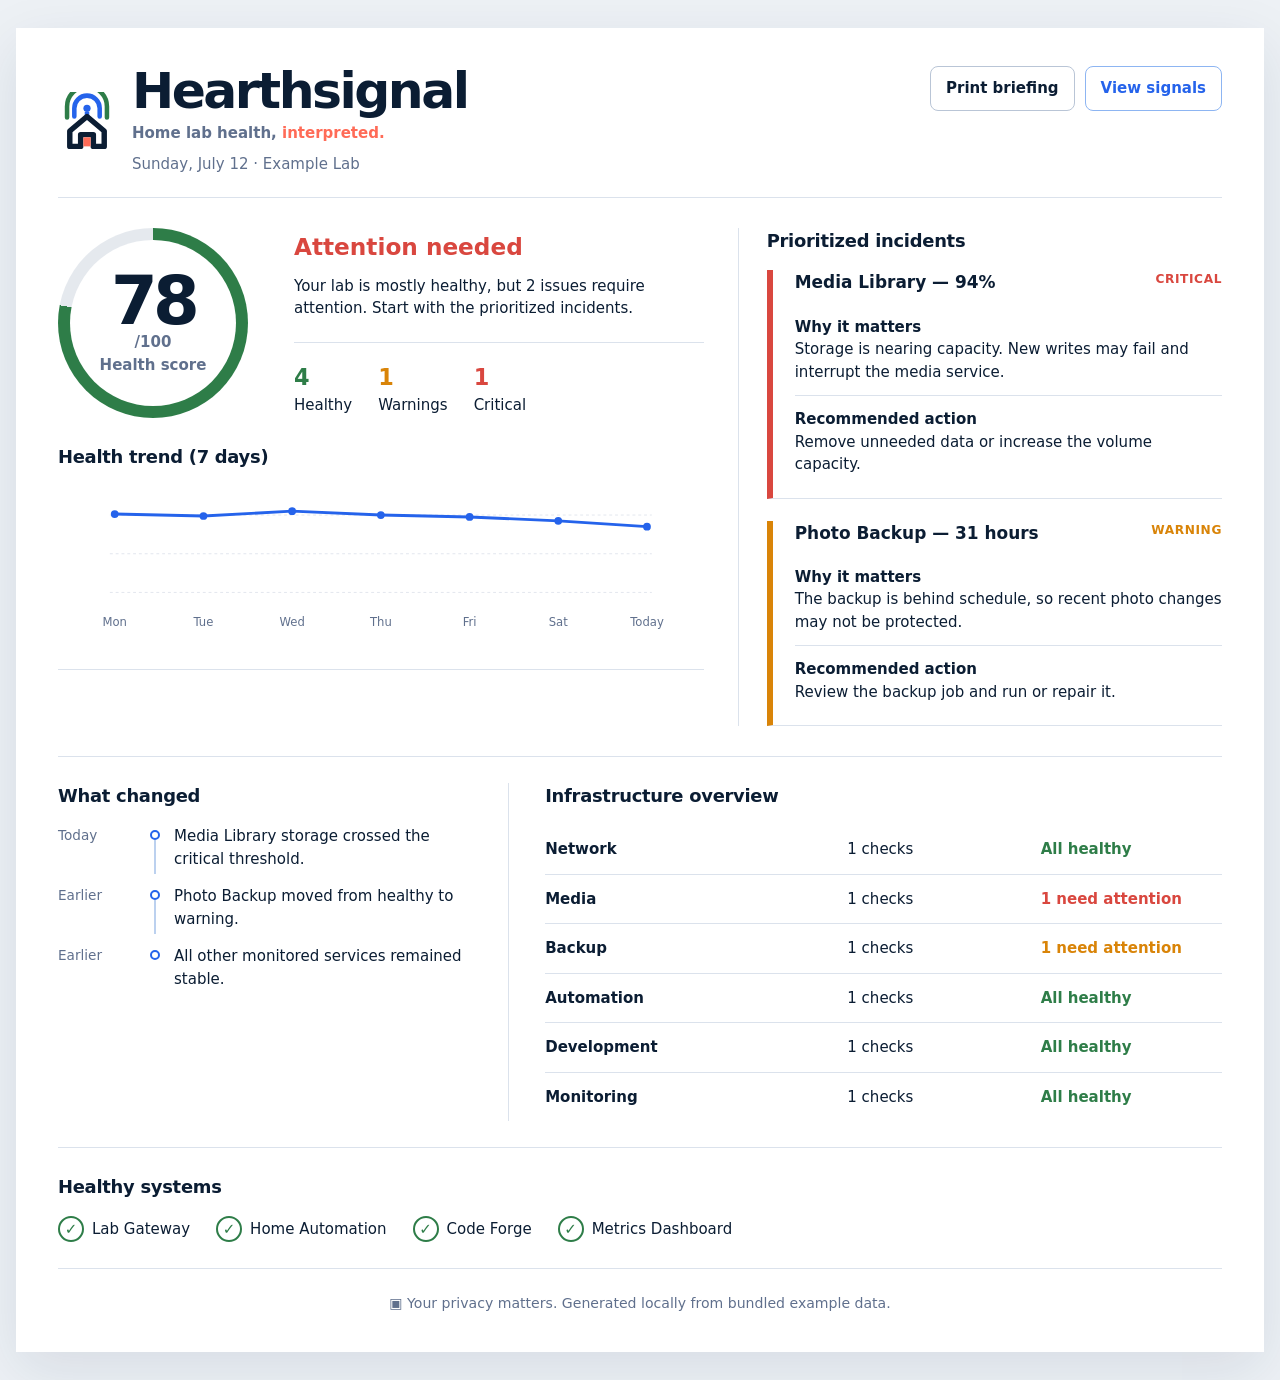
==== reports/example-digest.html @ 7e7e98b0 "Release Hearthsignal" ====
<!doctype html>
<html lang="en">
<head>
  <meta charset="utf-8"><meta name="viewport" content="width=device-width,initial-scale=1">
  <title>Hearthsignal</title>
  <style>
    :root{--ink:#0b1d33;--muted:#60708d;--line:#dbe2ec;--blue:#2563eb;--brand:#ff6b57;--ok:#2e7d48;--warn:#d98408;--bad:#d9473f;--soft:#f5f7fa;--white:#fff}*{box-sizing:border-box}
    body{margin:0;background:#edf1f5;color:var(--ink);font:15px/1.5 Inter,ui-sans-serif,system-ui,-apple-system,"Segoe UI",sans-serif}.report{width:min(1320px,calc(100% - 32px));margin:28px auto;background:var(--white);box-shadow:0 18px 55px rgba(24,43,77,.1);padding:38px 42px}
    h1,h2,h3,p{margin-top:0}h1{font-size:clamp(2rem,4vw,3.15rem);letter-spacing:-.05em;line-height:1;margin:0}.brand-lockup{display:flex;align-items:center;gap:16px}.brand-mark{width:58px;height:58px;flex:none}.tagline{color:var(--muted);margin:6px 0 8px;font-weight:600}.tagline em{color:var(--brand);font-style:normal}h2{font-size:1.12rem;letter-spacing:-.015em}h3{font-size:1.06rem;margin-bottom:8px}.muted{color:var(--muted)}
    header{display:flex;justify-content:space-between;gap:24px;align-items:start;border-bottom:1px solid var(--line);padding-bottom:22px}.actions{display:flex;gap:10px}.button{border:1px solid #b9c5d6;background:white;color:var(--ink);padding:10px 15px;border-radius:8px;font:inherit;font-weight:650;cursor:pointer}.button.primary{border-color:#8db5f2;color:var(--blue)}
    .hero{display:grid;grid-template-columns:1.2fr .9fr;gap:34px;padding:30px 0;border-bottom:1px solid var(--line)}.overview{display:grid;grid-template-columns:210px 1fr;gap:26px;align-items:center}.score{--score:82;width:190px;aspect-ratio:1;border-radius:50%;display:grid;place-content:center;text-align:center;background:conic-gradient(var(--ok) calc(var(--score)*1%),#e5e9ee 0);position:relative}.score:before{content:"";position:absolute;inset:12px;border-radius:50%;background:white}.score>*{position:relative}.score strong{font-size:4.2rem;letter-spacing:-.07em;line-height:.9}.score span{font-weight:700;color:var(--muted)}.headline{font-size:1.45rem;font-weight:750;color:var(--bad);margin-bottom:10px}.statline{display:flex;gap:26px;margin-top:22px;padding-top:18px;border-top:1px solid var(--line)}.stat strong{font-size:1.4rem;display:block}.stat.ok strong{color:var(--ok)}.stat.warning strong{color:var(--warn)}.stat.critical strong{color:var(--bad)}
    .incidents{border-left:1px solid var(--line);padding-left:28px}.incident{position:relative;padding:0 0 22px 22px;margin:0 0 22px;border-left:6px solid var(--warn);border-bottom:1px solid var(--line)}.incident:last-child{margin-bottom:0}.incident.critical{border-left-color:var(--bad)}.incident-head{display:flex;justify-content:space-between;gap:12px}.severity{font-size:.76rem;text-transform:uppercase;letter-spacing:.05em;font-weight:800;color:var(--warn)}.critical .severity{color:var(--bad)}.why,.next{margin:12px 0 0}.why strong,.next strong{display:block}.next{padding-top:12px;border-top:1px solid var(--line)}
    .section{padding:26px 0;border-bottom:1px solid var(--line)}.trend svg{width:100%;height:150px;overflow:visible}.trend-grid{stroke:#e2e7ee;stroke-dasharray:3}.trend-line{fill:none;stroke:var(--blue);stroke-width:3}.trend-dot{fill:var(--blue)}.trend-label{fill:var(--muted);font-size:12px}.lower{display:grid;grid-template-columns:.8fr 1.2fr;gap:36px}.timeline{border-right:1px solid var(--line);padding-right:32px}.timeline-item{display:grid;grid-template-columns:82px 14px 1fr;gap:10px;margin:15px 0}.timeline-item i{width:10px;height:10px;border:2px solid var(--blue);border-radius:50%;margin-top:5px;position:relative}.timeline-item i:after{content:"";position:absolute;width:2px;height:34px;background:#bcd1ef;left:2px;top:8px}.timeline-item:last-child i:after{display:none}.timeline-item time{color:var(--muted);font-size:.85rem}.timeline-item p{margin:0}.category-row{display:grid;grid-template-columns:1.2fr .75fr .75fr;gap:12px;padding:13px 0;border-bottom:1px solid var(--line);align-items:center}.category-row:last-child{border:0}.status-ok{color:var(--ok);font-weight:750}.status-warning{color:var(--warn);font-weight:750}.status-critical{color:var(--bad);font-weight:750}
    .healthy-list{display:flex;gap:10px 26px;flex-wrap:wrap}.healthy-item{white-space:nowrap}.healthy-item:before{content:"✓";display:inline-grid;place-content:center;width:22px;height:22px;border:2px solid var(--ok);color:var(--ok);border-radius:50%;font-weight:900;margin-right:8px}footer{text-align:center;color:var(--muted);padding-top:24px;font-size:.88rem}
    @media(max-width:900px){.report{padding:26px}.hero,.lower{grid-template-columns:1fr}.incidents,.timeline{border-left:0;border-right:0;padding-left:0;padding-right:0}.overview{grid-template-columns:160px 1fr}.score{width:150px}.score strong{font-size:3rem}}
    @media(max-width:600px){body{background:white}.report{width:100%;margin:0;box-shadow:none;padding:20px}header{display:block}.actions{margin-top:18px}.hero{padding-top:22px}.overview{grid-template-columns:1fr}.score{margin:auto}.statline{gap:14px;justify-content:space-between}.category-row{grid-template-columns:1fr auto}.category-row span:nth-child(2){display:none}.incident-head{display:block}.lower{gap:0}}
    @media print{body{background:white}.report{box-shadow:none;margin:0;width:100%;padding:16px}.actions{display:none}}
  </style>
</head>
<body><main class="report">
  <header><div class="brand-lockup"><svg class="brand-mark" viewBox="0 0 64 64" role="img" aria-label="Hearthsignal"><path d="M10 28V16a22 22 0 0 1 44 0v12" fill="none" stroke="#2E7D48" stroke-width="5" stroke-linecap="round"/><path d="M18 27V18a14 14 0 0 1 28 0v9" fill="none" stroke="#2563EB" stroke-width="5" stroke-linecap="round"/><circle cx="32" cy="18" r="4" fill="#2563EB"/><path d="M32 22v9" stroke="#2563EB" stroke-width="5"/><path d="M13 43 32 27l19 16v17H39V47H25v13H13Z" fill="none" stroke="#0B1D33" stroke-width="6" stroke-linejoin="round"/><path d="M28 50h8v10h-8z" fill="#FF6B57"/></svg><div><h1>Hearthsignal</h1><div class="tagline">Home lab health, <em>interpreted.</em></div><div class="muted">Sunday, July 12 · Example Lab</div></div></div><div class="actions"><button class="button" data-print>Print briefing</button><button class="button primary" data-details>View signals</button></div></header>
  <section class="hero"><div><div class="overview"><div class="score" style="--score:78"><strong>78</strong><span>/100<br>Health score</span></div><div><div class="headline">Attention needed</div><p>Your lab is mostly healthy, but 2 issues require attention. Start with the prioritized incidents.</p><div class="statline"><div class="stat ok"><strong>4</strong>Healthy</div><div class="stat warning"><strong>1</strong>Warnings</div><div class="stat critical"><strong>1</strong>Critical</div></div></div></div><div class="section trend"><h2>Health trend (7 days)</h2><svg viewBox="0 0 600 155" role="img" aria-label="Health score trend"><line class="trend-grid" x1="20" y1="30" x2="580" y2="30"/><line class="trend-grid" x1="20" y1="70" x2="580" y2="70"/><line class="trend-grid" x1="20" y1="110" x2="580" y2="110"/><polyline class="trend-line" points="25.0,29.0 116.7,31.0 208.3,26.0 300.0,30.0 391.7,32.0 483.3,36.0 575.0,42.0"/><text class="trend-label" x="25.0" y="145" text-anchor="middle">Mon</text><circle class="trend-dot" cx="25.0" cy="29.0" r="4"><title>91/100</title></circle><text class="trend-label" x="116.7" y="145" text-anchor="middle">Tue</text><circle class="trend-dot" cx="116.7" cy="31.0" r="4"><title>89/100</title></circle><text class="trend-label" x="208.3" y="145" text-anchor="middle">Wed</text><circle class="trend-dot" cx="208.3" cy="26.0" r="4"><title>94/100</title></circle><text class="trend-label" x="300.0" y="145" text-anchor="middle">Thu</text><circle class="trend-dot" cx="300.0" cy="30.0" r="4"><title>90/100</title></circle><text class="trend-label" x="391.7" y="145" text-anchor="middle">Fri</text><circle class="trend-dot" cx="391.7" cy="32.0" r="4"><title>88/100</title></circle><text class="trend-label" x="483.3" y="145" text-anchor="middle">Sat</text><circle class="trend-dot" cx="483.3" cy="36.0" r="4"><title>84/100</title></circle><text class="trend-label" x="575.0" y="145" text-anchor="middle">Today</text><circle class="trend-dot" cx="575.0" cy="42.0" r="4"><title>78/100</title></circle></svg></div></div><aside class="incidents"><h2>Prioritized incidents</h2><article class="incident critical"><div class="incident-head"><h3>Media Library — 94%</h3><span class="severity">critical</span></div><p class="why"><strong>Why it matters</strong>Storage is nearing capacity. New writes may fail and interrupt the media service.</p><p class="next"><strong>Recommended action</strong>Remove unneeded data or increase the volume capacity.</p></article><article class="incident warning"><div class="incident-head"><h3>Photo Backup — 31 hours</h3><span class="severity">warning</span></div><p class="why"><strong>Why it matters</strong>The backup is behind schedule, so recent photo changes may not be protected.</p><p class="next"><strong>Recommended action</strong>Review the backup job and run or repair it.</p></article></aside></section>
  <section class="section lower"><div class="timeline"><h2>What changed</h2><div class="timeline-item"><time>Today</time><i></i><p>Media Library storage crossed the critical threshold.</p></div><div class="timeline-item"><time>Earlier</time><i></i><p>Photo Backup moved from healthy to warning.</p></div><div class="timeline-item"><time>Earlier</time><i></i><p>All other monitored services remained stable.</p></div></div><div><h2>Infrastructure overview</h2><div class="category-row"><strong>Network</strong><span>1 checks</span><span class="status-ok">All healthy</span></div><div class="category-row"><strong>Media</strong><span>1 checks</span><span class="status-critical">1 need attention</span></div><div class="category-row"><strong>Backup</strong><span>1 checks</span><span class="status-warning">1 need attention</span></div><div class="category-row"><strong>Automation</strong><span>1 checks</span><span class="status-ok">All healthy</span></div><div class="category-row"><strong>Development</strong><span>1 checks</span><span class="status-ok">All healthy</span></div><div class="category-row"><strong>Monitoring</strong><span>1 checks</span><span class="status-ok">All healthy</span></div></div></section>
  <section class="section"><h2>Healthy systems</h2><div class="healthy-list"><span class="healthy-item">Lab Gateway</span><span class="healthy-item">Home Automation</span><span class="healthy-item">Code Forge</span><span class="healthy-item">Metrics Dashboard</span></div></section>
  <footer>▣ Your privacy matters. Generated locally from bundled example data.</footer>
</main><script>document.querySelector('[data-print]')?.addEventListener('click',()=>window.print());document.querySelector('[data-details]')?.addEventListener('click',()=>document.querySelector('.incidents')?.scrollIntoView({behavior:'smooth'}));</script></body></html>
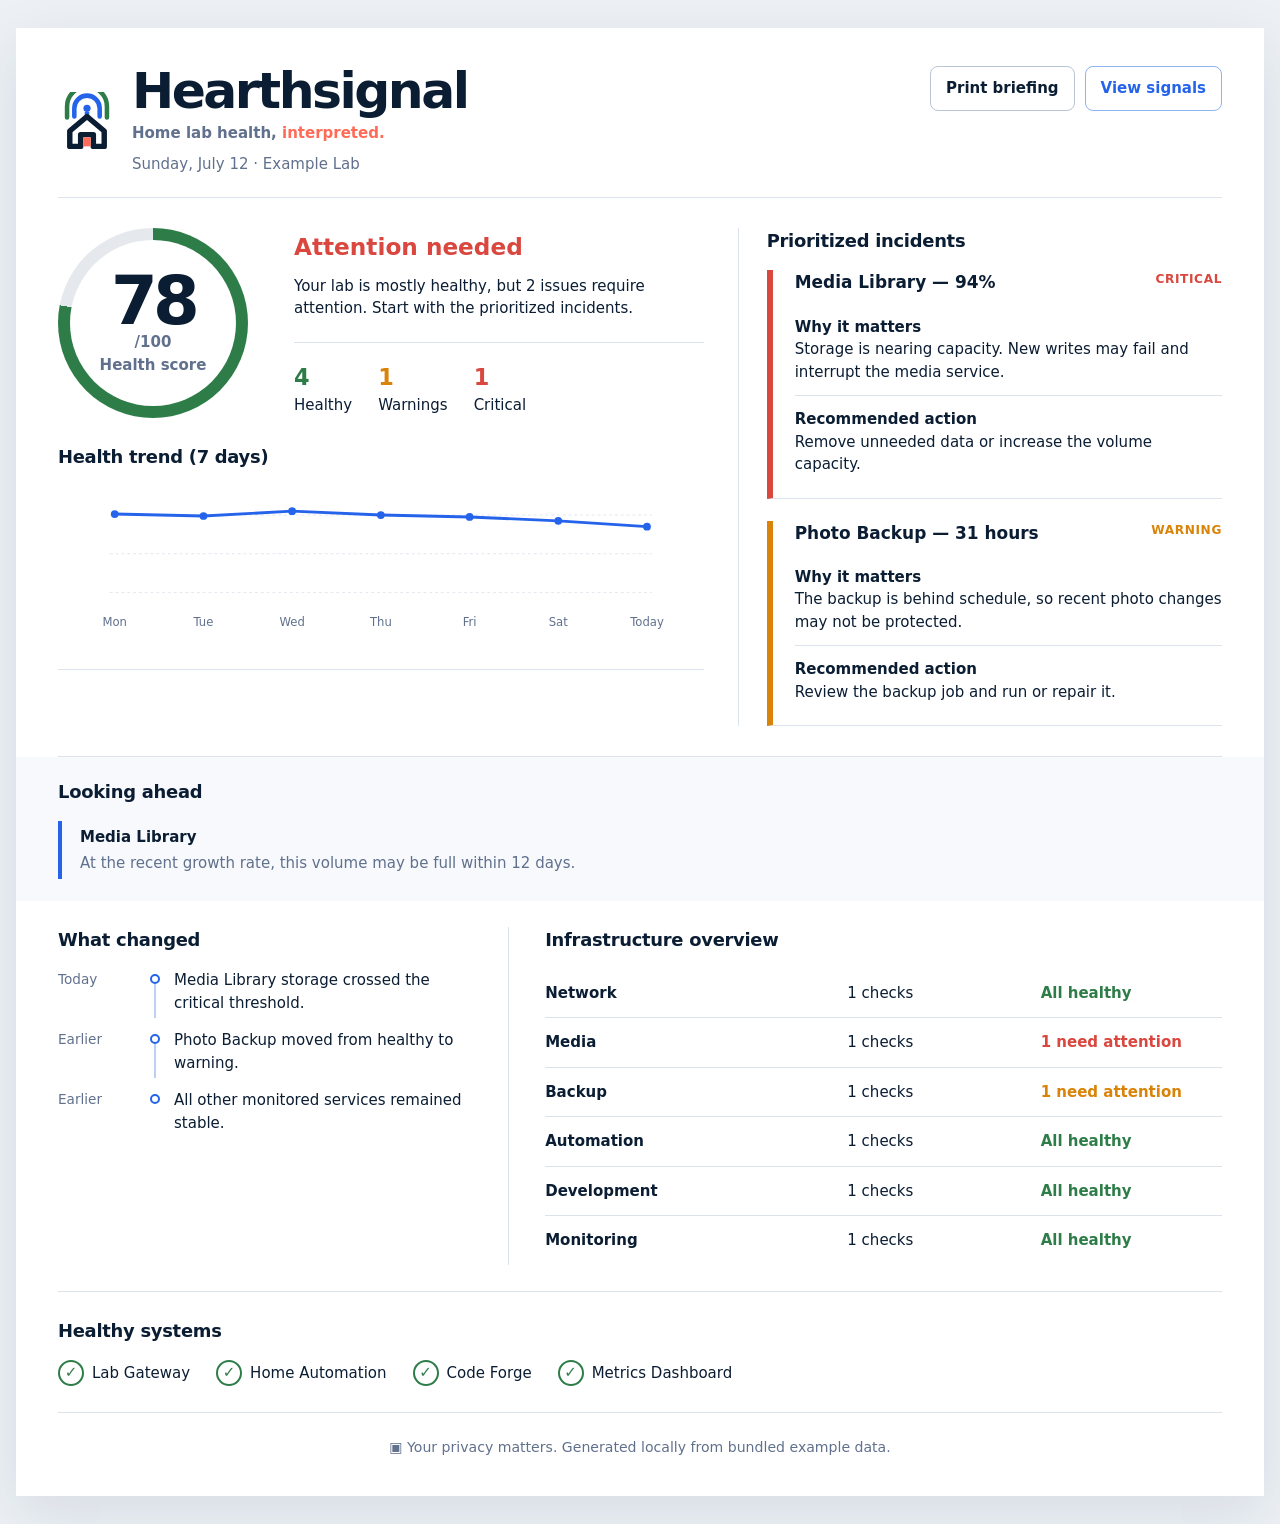
==== commit 2ea6fea3: "Add forecasting and delivery insights" ====
--- a/reports/example-digest.html
+++ b/reports/example-digest.html
@@ -12,7 +12,8 @@
     .incidents{border-left:1px solid var(--line);padding-left:28px}.incident{position:relative;padding:0 0 22px 22px;margin:0 0 22px;border-left:6px solid var(--warn);border-bottom:1px solid var(--line)}.incident:last-child{margin-bottom:0}.incident.critical{border-left-color:var(--bad)}.incident-head{display:flex;justify-content:space-between;gap:12px}.severity{font-size:.76rem;text-transform:uppercase;letter-spacing:.05em;font-weight:800;color:var(--warn)}.critical .severity{color:var(--bad)}.why,.next{margin:12px 0 0}.why strong,.next strong{display:block}.next{padding-top:12px;border-top:1px solid var(--line)}
     .section{padding:26px 0;border-bottom:1px solid var(--line)}.trend svg{width:100%;height:150px;overflow:visible}.trend-grid{stroke:#e2e7ee;stroke-dasharray:3}.trend-line{fill:none;stroke:var(--blue);stroke-width:3}.trend-dot{fill:var(--blue)}.trend-label{fill:var(--muted);font-size:12px}.lower{display:grid;grid-template-columns:.8fr 1.2fr;gap:36px}.timeline{border-right:1px solid var(--line);padding-right:32px}.timeline-item{display:grid;grid-template-columns:82px 14px 1fr;gap:10px;margin:15px 0}.timeline-item i{width:10px;height:10px;border:2px solid var(--blue);border-radius:50%;margin-top:5px;position:relative}.timeline-item i:after{content:"";position:absolute;width:2px;height:34px;background:#bcd1ef;left:2px;top:8px}.timeline-item:last-child i:after{display:none}.timeline-item time{color:var(--muted);font-size:.85rem}.timeline-item p{margin:0}.category-row{display:grid;grid-template-columns:1.2fr .75fr .75fr;gap:12px;padding:13px 0;border-bottom:1px solid var(--line);align-items:center}.category-row:last-child{border:0}.status-ok{color:var(--ok);font-weight:750}.status-warning{color:var(--warn);font-weight:750}.status-critical{color:var(--bad);font-weight:750}
     .healthy-list{display:flex;gap:10px 26px;flex-wrap:wrap}.healthy-item{white-space:nowrap}.healthy-item:before{content:"✓";display:inline-grid;place-content:center;width:22px;height:22px;border:2px solid var(--ok);color:var(--ok);border-radius:50%;font-weight:900;margin-right:8px}footer{text-align:center;color:var(--muted);padding-top:24px;font-size:.88rem}
-    @media(max-width:900px){.report{padding:26px}.hero,.lower{grid-template-columns:1fr}.incidents,.timeline{border-left:0;border-right:0;padding-left:0;padding-right:0}.overview{grid-template-columns:160px 1fr}.score{width:150px}.score strong{font-size:3rem}}
+    .forecast-band{background:#f7f9fc;margin:0 -42px;padding:22px 42px}.forecast-list{display:flex;gap:18px;flex-wrap:wrap}.forecast-item{display:grid;gap:3px;border-left:4px solid var(--blue);padding:5px 18px;min-width:280px;flex:1}.forecast-item span{color:var(--muted)}
+    @media(max-width:900px){.report{padding:26px}.hero,.lower{grid-template-columns:1fr}.incidents,.timeline{border-left:0;border-right:0;padding-left:0;padding-right:0}.overview{grid-template-columns:160px 1fr}.score{width:150px}.score strong{font-size:3rem}.forecast-band{margin:0 -26px;padding:22px 26px}}
     @media(max-width:600px){body{background:white}.report{width:100%;margin:0;box-shadow:none;padding:20px}header{display:block}.actions{margin-top:18px}.hero{padding-top:22px}.overview{grid-template-columns:1fr}.score{margin:auto}.statline{gap:14px;justify-content:space-between}.category-row{grid-template-columns:1fr auto}.category-row span:nth-child(2){display:none}.incident-head{display:block}.lower{gap:0}}
     @media print{body{background:white}.report{box-shadow:none;margin:0;width:100%;padding:16px}.actions{display:none}}
   </style>
@@ -20,6 +21,7 @@
 <body><main class="report">
   <header><div class="brand-lockup"><svg class="brand-mark" viewBox="0 0 64 64" role="img" aria-label="Hearthsignal"><path d="M10 28V16a22 22 0 0 1 44 0v12" fill="none" stroke="#2E7D48" stroke-width="5" stroke-linecap="round"/><path d="M18 27V18a14 14 0 0 1 28 0v9" fill="none" stroke="#2563EB" stroke-width="5" stroke-linecap="round"/><circle cx="32" cy="18" r="4" fill="#2563EB"/><path d="M32 22v9" stroke="#2563EB" stroke-width="5"/><path d="M13 43 32 27l19 16v17H39V47H25v13H13Z" fill="none" stroke="#0B1D33" stroke-width="6" stroke-linejoin="round"/><path d="M28 50h8v10h-8z" fill="#FF6B57"/></svg><div><h1>Hearthsignal</h1><div class="tagline">Home lab health, <em>interpreted.</em></div><div class="muted">Sunday, July 12 · Example Lab</div></div></div><div class="actions"><button class="button" data-print>Print briefing</button><button class="button primary" data-details>View signals</button></div></header>
   <section class="hero"><div><div class="overview"><div class="score" style="--score:78"><strong>78</strong><span>/100<br>Health score</span></div><div><div class="headline">Attention needed</div><p>Your lab is mostly healthy, but 2 issues require attention. Start with the prioritized incidents.</p><div class="statline"><div class="stat ok"><strong>4</strong>Healthy</div><div class="stat warning"><strong>1</strong>Warnings</div><div class="stat critical"><strong>1</strong>Critical</div></div></div></div><div class="section trend"><h2>Health trend (7 days)</h2><svg viewBox="0 0 600 155" role="img" aria-label="Health score trend"><line class="trend-grid" x1="20" y1="30" x2="580" y2="30"/><line class="trend-grid" x1="20" y1="70" x2="580" y2="70"/><line class="trend-grid" x1="20" y1="110" x2="580" y2="110"/><polyline class="trend-line" points="25.0,29.0 116.7,31.0 208.3,26.0 300.0,30.0 391.7,32.0 483.3,36.0 575.0,42.0"/><text class="trend-label" x="25.0" y="145" text-anchor="middle">Mon</text><circle class="trend-dot" cx="25.0" cy="29.0" r="4"><title>91/100</title></circle><text class="trend-label" x="116.7" y="145" text-anchor="middle">Tue</text><circle class="trend-dot" cx="116.7" cy="31.0" r="4"><title>89/100</title></circle><text class="trend-label" x="208.3" y="145" text-anchor="middle">Wed</text><circle class="trend-dot" cx="208.3" cy="26.0" r="4"><title>94/100</title></circle><text class="trend-label" x="300.0" y="145" text-anchor="middle">Thu</text><circle class="trend-dot" cx="300.0" cy="30.0" r="4"><title>90/100</title></circle><text class="trend-label" x="391.7" y="145" text-anchor="middle">Fri</text><circle class="trend-dot" cx="391.7" cy="32.0" r="4"><title>88/100</title></circle><text class="trend-label" x="483.3" y="145" text-anchor="middle">Sat</text><circle class="trend-dot" cx="483.3" cy="36.0" r="4"><title>84/100</title></circle><text class="trend-label" x="575.0" y="145" text-anchor="middle">Today</text><circle class="trend-dot" cx="575.0" cy="42.0" r="4"><title>78/100</title></circle></svg></div></div><aside class="incidents"><h2>Prioritized incidents</h2><article class="incident critical"><div class="incident-head"><h3>Media Library — 94%</h3><span class="severity">critical</span></div><p class="why"><strong>Why it matters</strong>Storage is nearing capacity. New writes may fail and interrupt the media service.</p><p class="next"><strong>Recommended action</strong>Remove unneeded data or increase the volume capacity.</p></article><article class="incident warning"><div class="incident-head"><h3>Photo Backup — 31 hours</h3><span class="severity">warning</span></div><p class="why"><strong>Why it matters</strong>The backup is behind schedule, so recent photo changes may not be protected.</p><p class="next"><strong>Recommended action</strong>Review the backup job and run or repair it.</p></article></aside></section>
+  <section class="forecast-band"><h2>Looking ahead</h2><div class="forecast-list"><div class="forecast-item"><strong>Media Library</strong><span>At the recent growth rate, this volume may be full within 12 days.</span></div></div></section>
   <section class="section lower"><div class="timeline"><h2>What changed</h2><div class="timeline-item"><time>Today</time><i></i><p>Media Library storage crossed the critical threshold.</p></div><div class="timeline-item"><time>Earlier</time><i></i><p>Photo Backup moved from healthy to warning.</p></div><div class="timeline-item"><time>Earlier</time><i></i><p>All other monitored services remained stable.</p></div></div><div><h2>Infrastructure overview</h2><div class="category-row"><strong>Network</strong><span>1 checks</span><span class="status-ok">All healthy</span></div><div class="category-row"><strong>Media</strong><span>1 checks</span><span class="status-critical">1 need attention</span></div><div class="category-row"><strong>Backup</strong><span>1 checks</span><span class="status-warning">1 need attention</span></div><div class="category-row"><strong>Automation</strong><span>1 checks</span><span class="status-ok">All healthy</span></div><div class="category-row"><strong>Development</strong><span>1 checks</span><span class="status-ok">All healthy</span></div><div class="category-row"><strong>Monitoring</strong><span>1 checks</span><span class="status-ok">All healthy</span></div></div></section>
   <section class="section"><h2>Healthy systems</h2><div class="healthy-list"><span class="healthy-item">Lab Gateway</span><span class="healthy-item">Home Automation</span><span class="healthy-item">Code Forge</span><span class="healthy-item">Metrics Dashboard</span></div></section>
   <footer>▣ Your privacy matters. Generated locally from bundled example data.</footer>
